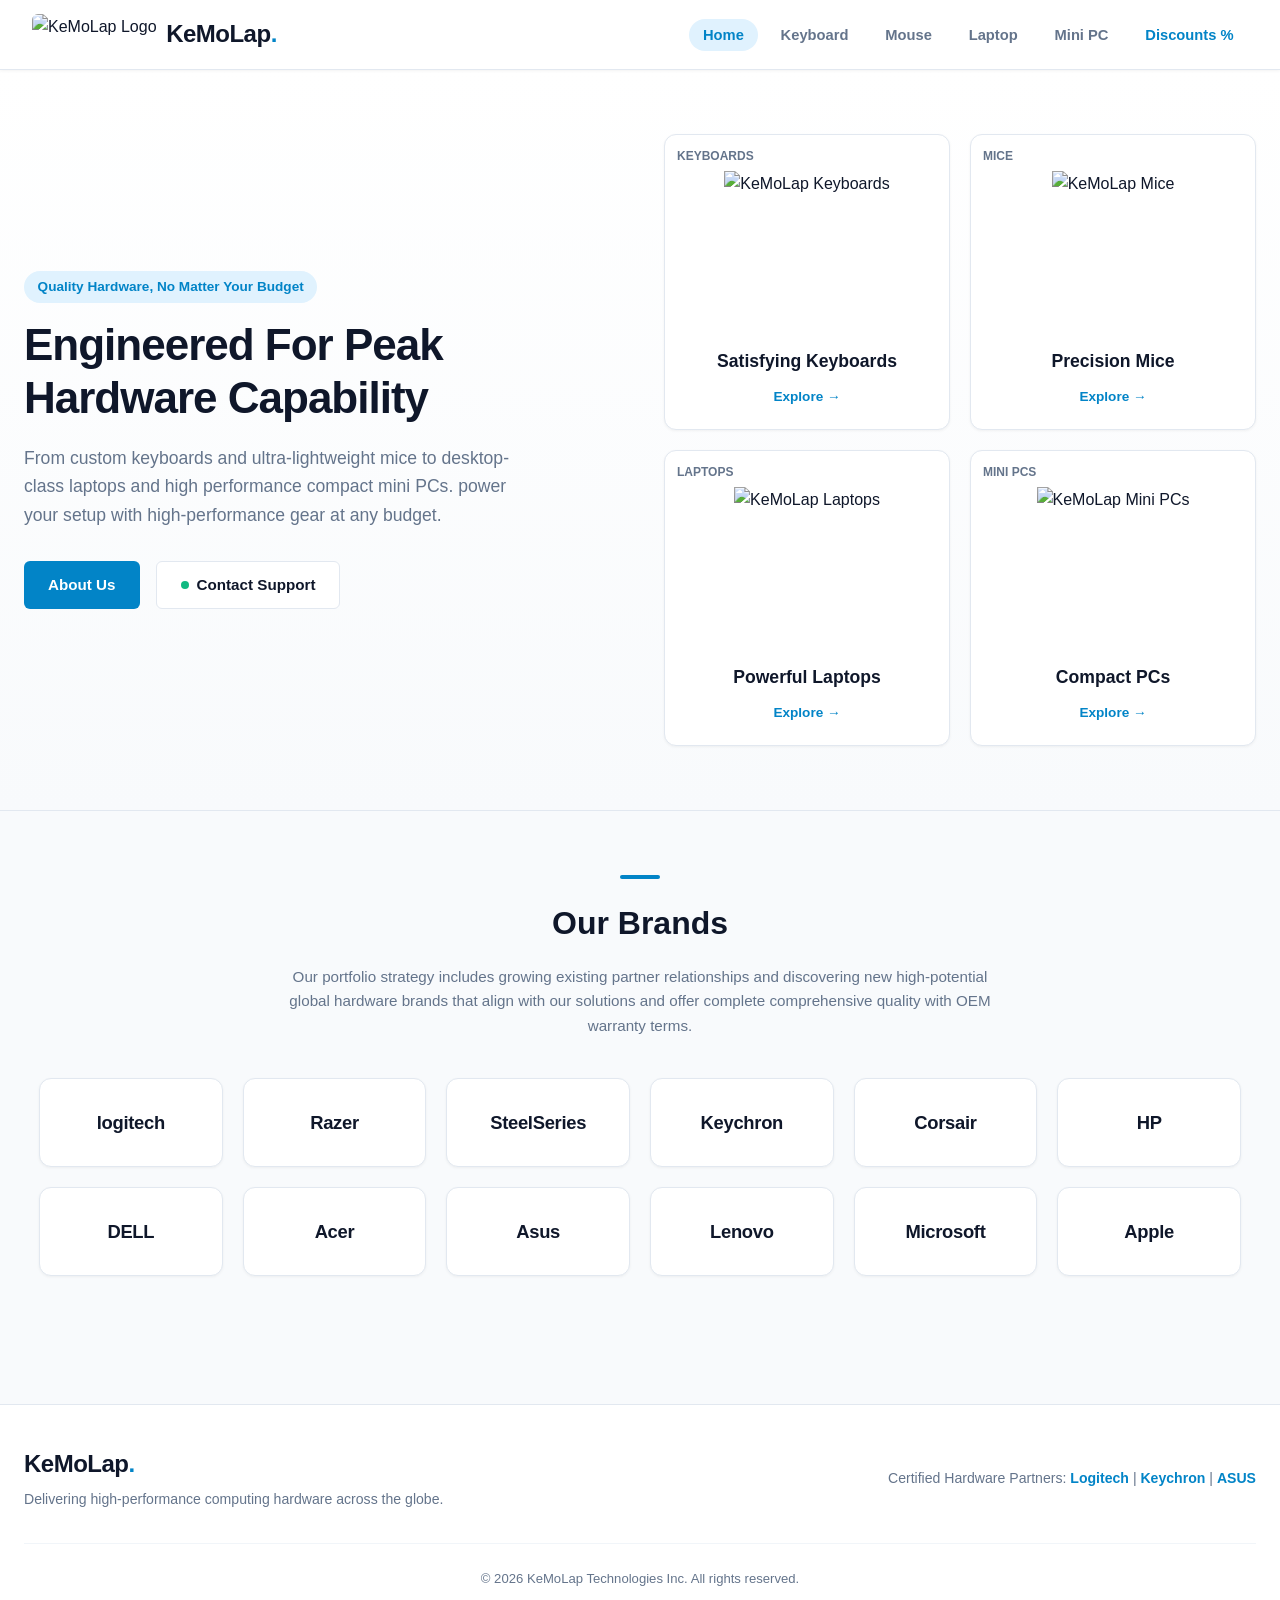
==== index.html @ 6bfe339c "Initial upload" ====
<!DOCTYPE html>
<html lang="en">
<head>
    <meta charset="UTF-8">
    <meta name="viewport" content="width=device-width, initial-scale=1.0">
    <title>KeMoLap | Home</title>
    <link rel="stylesheet" href="css/style.css">
    <script src="https://code.jquery.com/jquery-3.6.0.min.js"></script>
</head>
<body>
    <header class="site-header">
        <div class="header-inner">
            <a href="index.html" class="brand-link">
                <img src="images/LOGO.jpg" alt="KeMoLap Logo" class="site-logo">
                <span class="brand-name">KeMoLap<span class="brand-dot">.</span></span>
            </a>

            <nav class="main-nav">
                <ul>
                    <li><a href="index.html" class="nav-link active">Home</a></li>
                    <li><a href="keyboard.html" class="nav-link">Keyboard</a></li>
                    <li><a href="mouse.html" class="nav-link">Mouse</a></li>
                    <li><a href="laptop.html" class="nav-link">Laptop</a></li>
                    <li><a href="minipc.html" class="nav-link">Mini PC</a></li>
                    <li><a href="discounts.html" class="nav-link highlight-link">Discounts %</a></li>
                </ul>
            </nav>
        </div>
    </header>

    <main>
        <section class="hero-section">
            <div class="hero-wrapper">
                <div class="hero-content">
                    <span class="hero-badge">Quality Hardware, No Matter Your Budget</span>
                    <h1 class="hero-title">Engineered For Peak Hardware Capability</h1>
                    <p class="hero-subtitle">
                        From custom keyboards and ultra-lightweight mice to desktop-class laptops and high performance compact mini PCs. power your setup with high-performance gear at any budget.
                    </p>
                    <div class="hero-actions">
                        <a href="about.html" class="btn-primary">About Us</a>
                        <a href="contact.html" class="btn-secondary">
                            <span class="pulse-indicator"></span>
                            Contact Support
                        </a>
                    </div>
                </div>

                <div class="hero-media">
                    <div class="product-matrix">
                        <div class="product-card">
                            <div class="card-badge">Keyboards</div>
                            <img src="images/Keyboard.png" alt="KeMoLap Keyboards">
                            <div class="card-overlay">
                                <h3>Satisfying Keyboards</h3>
                                <a href="keyboard.html" class="card-btn">Explore &rarr;</a>
                            </div>
                        </div>
                        <div class="product-card">
                            <div class="card-badge">Mice</div>
                            <img src="images/Mouse.png" alt="KeMoLap Mice">
                            <div class="card-overlay">
                                <h3>Precision Mice</h3>
                                <a href="mouse.html" class="card-btn">Explore &rarr;</a>
                            </div>
                        </div>
                        <div class="product-card">
                            <div class="card-badge">Laptops</div>
                            <img src="images/Laptop.png" alt="KeMoLap Laptops">
                            <div class="card-overlay">
                                <h3>Powerful Laptops</h3>
                                <a href="laptop.html" class="card-btn">Explore &rarr;</a>
                            </div>
                        </div>
                        <div class="product-card">
                            <div class="card-badge">Mini PCs</div>
                            <img src="images/MiniPC.png" alt="KeMoLap Mini PCs">
                            <div class="card-overlay">
                                <h3>Compact PCs</h3>
                                <a href="minipc.html" class="card-btn">Explore &rarr;</a>
                            </div>
                        </div>
                    </div>
                </div>
            </div>
        </section>

        <section class="our-brands-section">
            <div class="brands-header">
                <div class="section-divider"></div>
                <h2>Our Brands</h2>
                <p class="brands-description">
                    Our portfolio strategy includes growing existing partner relationships and discovering new high-potential global hardware brands that align with our solutions and offer complete comprehensive quality with OEM warranty terms.
                </p>
            </div>

            <div class="brands-grid">
                <div class="brand-card"><span class="brand-logo-text logitech-brand">logitech</span></div>
                <div class="brand-card"><span class="brand-logo-text razer-brand">Razer</span></div>
                <div class="brand-card"><span class="brand-logo-text steelseries-brand">SteelSeries</span></div>
                <div class="brand-card"><span class="brand-logo-text keychron-brand">Keychron</span></div>
                <div class="brand-card"><span class="brand-logo-text corsair-brand">Corsair</span></div>
                <div class="brand-card"><span class="brand-logo-text hp-brand">HP</span></div>
                <div class="brand-card"><span class="brand-logo-text dell-brand">DELL</span></div>
                <div class="brand-card"><span class="brand-logo-text acer-brand">Acer</span></div>
                <div class="brand-card"><span class="brand-logo-text asus-brand">Asus</span></div>
                <div class="brand-card"><span class="brand-logo-text lenovo-brand">Lenovo</span></div>
                <div class="brand-card"><span class="brand-logo-text microsoft-brand">Microsoft</span></div>
                <div class="brand-card"><span class="brand-logo-text apple-brand">Apple</span></div>
            </div>
        </section>
    </main>

    <footer class="site-footer">
        <div class="footer-inner">
            <div class="footer-brand">
                <span class="brand-name">KeMoLap<span class="brand-dot">.</span></span>
                <p>Delivering high-performance computing hardware across the globe.</p>
            </div>
            <div class="footer-partners">
                <span>Certified Hardware Partners:</span>
                <a href="https://www.logitechg.com" target="_blank" rel="noopener">Logitech</a> | 
                <a href="https://www.keychron.com" target="_blank" rel="noopener">Keychron</a> | 
                <a href="https://rog.asus.com" target="_blank" rel="noopener">ASUS</a>
            </div>
        </div>
        <div class="footer-bottom">
            <p>&copy; 2026 KeMoLap Technologies Inc. All rights reserved.</p>
        </div>
    </footer>

    <script src="js/script.js"></script>
</body>
</html>
---- css/style.css ----
:root {
  --primary: #0284c7;
  --primary-hover: #0369a1;
  --primary-light: #e0f2fe;
  --accent-red: #ef4444;
  --bg-main: #f8fafc;
  --bg-card: #ffffff;
  --text-main: #0f172a;
  --text-muted: #64748b;
  --border-color: #e2e8f0;
  --radius-sm: 6px;
  --radius-md: 12px;
  --radius-lg: 20px;
  --shadow-sm: 0 1px 3px rgba(0, 0, 0, 0.05);
  --shadow-md: 0 4px 12px rgba(0, 0, 0, 0.06);
  --shadow-hover: 0 10px 25px rgba(2, 132, 199, 0.12);
  --transition: all 0.25s cubic-bezier(0.4, 0, 0.2, 1);
}

* {
  margin: 0;
  padding: 0;
  box-sizing: border-box;
}

body {
  font-family: 'Inter', -apple-system, BlinkMacSystemFont, sans-serif;
  background-color: var(--bg-main);
  color: var(--text-main);
  line-height: 1.6;
  min-height: 100vh;
  display: flex;
  flex-direction: column;
}

h1, h2, h3, h4, h5, h6, .brand-name {
  font-family: 'Plus Jakarta Sans', sans-serif;
  color: var(--text-main);
}

a {
  color: inherit;
  text-decoration: none;
  transition: var(--transition);
}

img {
  max-width: 100%;
  height: auto;
  display: block;
}

.site-header {
  background-color: var(--bg-card);
  border-bottom: 1px solid var(--border-color);
  position: sticky;
  top: 0;
  z-index: 1000;
  padding: 0.85rem 2rem;
  box-shadow: var(--shadow-sm);
}

.header-inner {
  max-width: 1300px;
  margin: 0 auto;
  display: flex;
  align-items: center;
  justify-content: space-between;
  gap: 1.5rem;
}

.brand-link {
  display: flex;
  align-items: center;
  gap: 0.6rem;
}

.site-logo {
  height: 42px;
  width: auto;
  object-fit: contain;
  border-radius: var(--radius-sm);
}

.brand-name {
  font-size: 1.5rem;
  font-weight: 800;
  letter-spacing: -0.5px;
}

.brand-dot {
  color: var(--primary);
}

.main-nav ul {
  display: flex;
  list-style: none;
  gap: 0.5rem;
  align-items: center;
}

.nav-link {
  padding: 0.5rem 0.9rem;
  font-weight: 600;
  font-size: 0.92rem;
  color: var(--text-muted);
  border-radius: 99px;
}

.nav-link:hover {
  color: var(--primary);
  background-color: var(--primary-light);
}

.nav-link.active {
  background-color: var(--primary-light);
  color: var(--primary);
}

.highlight-link {
  color: var(--primary);
  font-weight: 700;
}

/* --- Layout Containers --- */
main {
  flex: 1;
}

.page-container, .catalog-page, .about-page, .contact-page {
  max-width: 1250px;
  margin: 0 auto;
  padding: 2.5rem 1.5rem;
}

.page-header {
  text-align: center;
  margin-bottom: 3rem;
}

.page-header h1 {
  font-size: 2.25rem;
  font-weight: 800;
  margin-bottom: 0.5rem;
}

.page-header p {
  color: var(--text-muted);
  font-size: 1.05rem;
}

/* --- Buttons --- */
.btn-primary {
  display: inline-flex;
  align-items: center;
  justify-content: center;
  padding: 0.7rem 1.5rem;
  background-color: var(--primary);
  color: #ffffff;
  font-weight: 600;
  font-size: 0.95rem;
  border-radius: var(--radius-sm);
  border: none;
  cursor: pointer;
  transition: var(--transition);
}

.btn-primary:hover {
  background-color: var(--primary-hover);
  transform: translateY(-1px);
  box-shadow: 0 4px 12px rgba(2, 132, 199, 0.25);
}

.btn-secondary {
  display: inline-flex;
  align-items: center;
  gap: 0.5rem;
  padding: 0.7rem 1.5rem;
  background-color: #ffffff;
  color: var(--text-main);
  font-weight: 600;
  font-size: 0.95rem;
  border-radius: var(--radius-sm);
  border: 1px solid var(--border-color);
  transition: var(--transition);
}

.btn-secondary:hover {
  background-color: #f1f5f9;
  border-color: #cbd5e1;
}

.pulse-indicator {
  width: 8px;
  height: 8px;
  background-color: #10b981;
  border-radius: 50%;
  box-shadow: 0 0 0 0 rgba(16, 185, 129, 0.7);
  animation: pulse 1.6s infinite;
}

@keyframes pulse {
  0% { box-shadow: 0 0 0 0 rgba(16, 185, 129, 0.7); }
  70% { box-shadow: 0 0 0 8px rgba(16, 185, 129, 0); }
  100% { box-shadow: 0 0 0 0 rgba(16, 185, 129, 0); }
}

/* --- Hero Section (Index) --- */
.hero-section {
  padding: 4rem 1.5rem;
  background: linear-gradient(180deg, #ffffff 0%, var(--bg-main) 100%);
  border-bottom: 1px solid var(--border-color);
}

.hero-wrapper {
  max-width: 1250px;
  margin: 0 auto;
  display: grid;
  grid-template-columns: 1fr 1fr;
  gap: 3rem;
  align-items: center;
}

.hero-badge {
  display: inline-block;
  padding: 0.35rem 0.85rem;
  background-color: var(--primary-light);
  color: var(--primary);
  font-size: 0.85rem;
  font-weight: 700;
  border-radius: 99px;
  margin-bottom: 1rem;
}

.hero-title {
  font-size: 2.75rem;
  font-weight: 800;
  line-height: 1.2;
  margin-bottom: 1.2rem;
  letter-spacing: -1px;
}

.hero-subtitle {
  font-size: 1.1rem;
  color: var(--text-muted);
  margin-bottom: 2rem;
  max-width: 520px;
}

.hero-actions {
  display: flex;
  gap: 1rem;
}

/* 2x2 Product Matrix in Hero */
.product-matrix {
  display: grid;
  grid-template-columns: repeat(2, 1fr);
  gap: 1.25rem;
}

.product-matrix .product-card {
  position: relative;
  background-color: var(--bg-card);
  border-radius: var(--radius-md);
  padding: 1.25rem;
  border: 1px solid var(--border-color);
  box-shadow: var(--shadow-sm);
  text-align: center;
  transition: var(--transition);
  overflow: hidden;
}

.product-matrix .product-card:hover {
  transform: translateY(-4px);
  box-shadow: var(--shadow-hover);
  border-color: var(--primary-light);
}

.card-badge {
  position: absolute;
  top: 12px;
  left: 12px;
  font-size: 0.75rem;
  font-weight: 700;
  color: var(--text-muted);
  text-transform: uppercase;
}

.product-matrix img {
  height: 120px;
  object-fit: contain;
  margin: 1rem auto;
}

.card-overlay h3 {
  font-size: 1rem;
  font-weight: 700;
  margin-bottom: 0.4rem;
}

.card-btn {
  font-size: 0.85rem;
  font-weight: 600;
  color: var(--primary);
}

/* --- Brand Section (Source 12 Layout) --- */
.our-brands-section {
  max-width: 1250px;
  margin: 4rem auto;
  padding: 0 1.5rem;
  text-align: center;
}

.section-divider {
  width: 40px;
  height: 4px;
  background-color: var(--primary);
  margin: 0 auto 1.2rem auto;
  border-radius: 99px;
}

.brands-header h2 {
  font-size: 2rem;
  font-weight: 800;
  margin-bottom: 1rem;
}

.brands-description {
  max-width: 720px;
  margin: 0 auto 2.5rem auto;
  color: var(--text-muted);
  font-size: 0.95rem;
}

.brands-grid {
  display: grid;
  grid-template-columns: repeat(6, 1fr);
  gap: 1.25rem;
}

.brand-card {
  background-color: var(--bg-card);
  border: 1px solid var(--border-color);
  border-radius: var(--radius-md);
  padding: 1.8rem 1rem;
  display: flex;
  align-items: center;
  justify-content: center;
  box-shadow: var(--shadow-sm);
  transition: var(--transition);
}

.brand-card:hover {
  transform: translateY(-2px);
  box-shadow: var(--shadow-md);
  border-color: #cbd5e1;
}

.brand-logo-text {
  font-size: 1.15rem;
  font-weight: 700;
  color: var(--text-main);
  letter-spacing: -0.3px;
}

/* Contact */
.error-msg {
    display: none;
    color: #ef4444;
    font-size: 0.82rem;
    margin-top: 0.25rem;
}

.error-msg.visible {
    display: block;
}

.success-message {
    display: none;
    background-color: #d1fae5;
    color: #065f46;
    padding: 1rem;
    border-radius: 8px;
    margin-top: 1rem;
    text-align: center;
}

.success-message.visible {
    display: block;
}

/* --- Catalog & Tier Product Grids --- */
.tier-section {
  margin-bottom: 3.5rem;
}

.tier-title {
  font-size: 1.4rem;
  font-weight: 700;
  margin-bottom: 1.5rem;
  padding-bottom: 0.5rem;
  border-bottom: 2px solid var(--border-color);
  display: flex;
  align-items: center;
  gap: 0.5rem;
}

.tier-title span {
  font-size: 0.95rem;
  color: var(--text-muted);
  font-weight: 400;
}

.product-grid {
  display: grid;
  grid-template-columns: repeat(auto-fill, minmax(280px, 1fr));
  gap: 1.5rem;
}

.product-card {
  background-color: var(--bg-card);
  border: 1px solid var(--border-color);
  border-radius: var(--radius-md);
  padding: 1.5rem;
  position: relative;
  display: flex;
  flex-direction: column;
  transition: var(--transition);
  box-shadow: var(--shadow-sm);
}

.product-card:hover {
  transform: translateY(-4px);
  box-shadow: var(--shadow-hover);
}

.product-card img {
  height: 160px;
  object-fit: contain;
  margin: 1rem auto;
}

.product-card h3 {
  font-size: 1.1rem;
  margin-bottom: 0.5rem;
}

.specs {
  font-size: 0.85rem;
  color: var(--text-muted);
  margin-bottom: 1.5rem;
  flex-grow: 1;
}

.card-footer {
  display: flex;
  align-items: center;
  justify-content: space-between;
  margin-top: auto;
  padding-top: 0.8rem;
  border-top: 1px solid #f1f5f9;
}

.price {
  font-size: 1.2rem;
  font-weight: 800;
  color: var(--text-main);
}

/* Badges */
.badge {
  position: absolute;
  top: 12px;
  right: 12px;
  font-size: 0.72rem;
  font-weight: 700;
  padding: 0.2rem 0.6rem;
  border-radius: 99px;
  text-transform: uppercase;
}

.badge.budget { background-color: #f0fdf4; color: #16a34a; }
.badge.mid { background-color: #eff6ff; color: #2563eb; }
.badge.flagship { background-color: #faf5ff; color: #9333ea; }

/* --- Discounts Page --- */
.deals-banner {
  background: linear-gradient(135deg, #0284c7 0%, #0369a1 100%);
  color: #ffffff;
  padding: 3rem 2rem;
  border-radius: var(--radius-lg);
  text-align: center;
  margin-bottom: 3rem;
}

.deal-tag {
  background-color: rgba(255, 255, 255, 0.2);
  padding: 0.3rem 0.8rem;
  border-radius: 99px;
  font-size: 0.8rem;
  font-weight: 700;
  text-transform: uppercase;
}

.deals-banner h2 {
  color: #ffffff;
  font-size: 2.2rem;
  margin: 0.8rem 0;
}

.deals-banner p {
  color: #e0f2fe;
}

.deals-grid {
  display: grid;
  grid-template-columns: repeat(auto-fill, minmax(260px, 1fr));
  gap: 1.5rem;
}

.deal-card {
  background-color: var(--bg-card);
  border: 1px solid var(--border-color);
  border-radius: var(--radius-md);
  padding: 1.5rem;
  position: relative;
  box-shadow: var(--shadow-sm);
  transition: var(--transition);
}

.deal-card:hover {
  transform: translateY(-3px);
  box-shadow: var(--shadow-hover);
}

.discount-badge {
  position: absolute;
  top: 12px;
  right: 12px;
  background-color: var(--accent-red);
  color: white;
  font-weight: 800;
  font-size: 0.75rem;
  padding: 0.25rem 0.6rem;
  border-radius: 99px;
}

.deal-card img {
  height: 150px;
  object-fit: contain;
  margin: 1rem auto;
}

.price-line {
  margin: 0.6rem 0 1.2rem 0;
}

.old-price {
  text-decoration: line-through;
  color: var(--text-muted);
  margin-right: 0.5rem;
  font-size: 0.9rem;
}

.new-price {
  color: var(--accent-red);
  font-weight: 800;
  font-size: 1.2rem;
}

/* --- About & Story Pages --- */
.story-grid {
  display: grid;
  grid-template-columns: 1fr 1fr;
  gap: 3rem;
  align-items: center;
  margin-bottom: 4rem;
}

.story-content h2 {
  font-size: 1.8rem;
  margin-bottom: 1rem;
}

.story-content p {
  margin-bottom: 1rem;
  color: var(--text-muted);
}

.about-hero-img {
  border-radius: var(--radius-md);
  box-shadow: var(--shadow-md);
  border: 1px solid var(--border-color);
  max-height: 320px;
  width: 100%;
  object-fit: cover;
}

/* --- Contact Page Form --- */
.contact-wrapper {
  max-width: 650px;
  margin: 0 auto;
  background-color: var(--bg-card);
  padding: 2.5rem;
  border-radius: var(--radius-lg);
  border: 1px solid var(--border-color);
  box-shadow: var(--shadow-md);
}

.styled-form {
  display: flex;
  flex-direction: column;
  gap: 1.25rem;
}

.form-group {
  display: flex;
  flex-direction: column;
  gap: 0.4rem;
}

.form-group label {
  font-weight: 600;
  font-size: 0.9rem;
}

.form-group input, .form-group select, .form-group textarea {
  padding: 0.75rem 1rem;
  border-radius: var(--radius-sm);
  border: 1px solid var(--border-color);
  font-family: inherit;
  font-size: 0.95rem;
  outline: none;
  transition: var(--transition);
}

.form-group input:focus, .form-group select:focus, .form-group textarea:focus {
  border-color: var(--primary);
  box-shadow: 0 0 0 3px rgba(2, 132, 199, 0.15);
}

.error-msg {
  color: var(--accent-red);
  font-size: 0.8rem;
  display: none;
}

.success-message {
  display: none;
  background-color: #f0fdf4;
  color: #16a34a;
  border: 1px solid #bbf7d0;
  padding: 1rem;
  border-radius: var(--radius-sm);
  text-align: center;
  font-weight: 600;
  margin-top: 1rem;
}

/* --- Footer --- */
.site-footer {
  background-color: var(--bg-card);
  border-top: 1px solid var(--border-color);
  padding: 2.5rem 1.5rem 1.5rem 1.5rem;
  margin-top: 4rem;
}

.footer-inner {
  max-width: 1250px;
  margin: 0 auto 2rem auto;
  display: flex;
  justify-content: space-between;
  align-items: center;
  flex-wrap: wrap;
  gap: 1.5rem;
}

.footer-brand p {
  color: var(--text-muted);
  font-size: 0.88rem;
  margin-top: 0.3rem;
}

.footer-partners {
  font-size: 0.88rem;
  color: var(--text-muted);
}

.footer-partners a {
  color: var(--primary);
  font-weight: 600;
}

.footer-partners a:hover {
  text-decoration: underline;
}

.footer-bottom {
  max-width: 1250px;
  margin: 0 auto;
  padding-top: 1.5rem;
  border-top: 1px solid #f1f5f9;
  text-align: center;
  font-size: 0.82rem;
  color: var(--text-muted);
}

/* --- Responsive Media Queries --- */
@media (max-width: 1024px) {
  .brands-grid {
    grid-template-columns: repeat(3, 1fr);
  }
  .hero-wrapper {
    grid-template-columns: 1fr;
    text-align: center;
  }
  .hero-subtitle {
    margin: 0 auto 2rem auto;
  }
  .hero-actions {
    justify-content: center;
  }
}

@media (max-width: 768px) {
  .header-inner {
    flex-direction: column;
    align-items: stretch;
  }
  .main-nav ul {
    flex-wrap: wrap;
    justify-content: center;
  }
  .story-grid {
    grid-template-columns: 1fr;
  }
  .brands-grid {
    grid-template-columns: repeat(2, 1fr);
  }
  .footer-inner {
    flex-direction: column;
    text-align: center;
  }
}
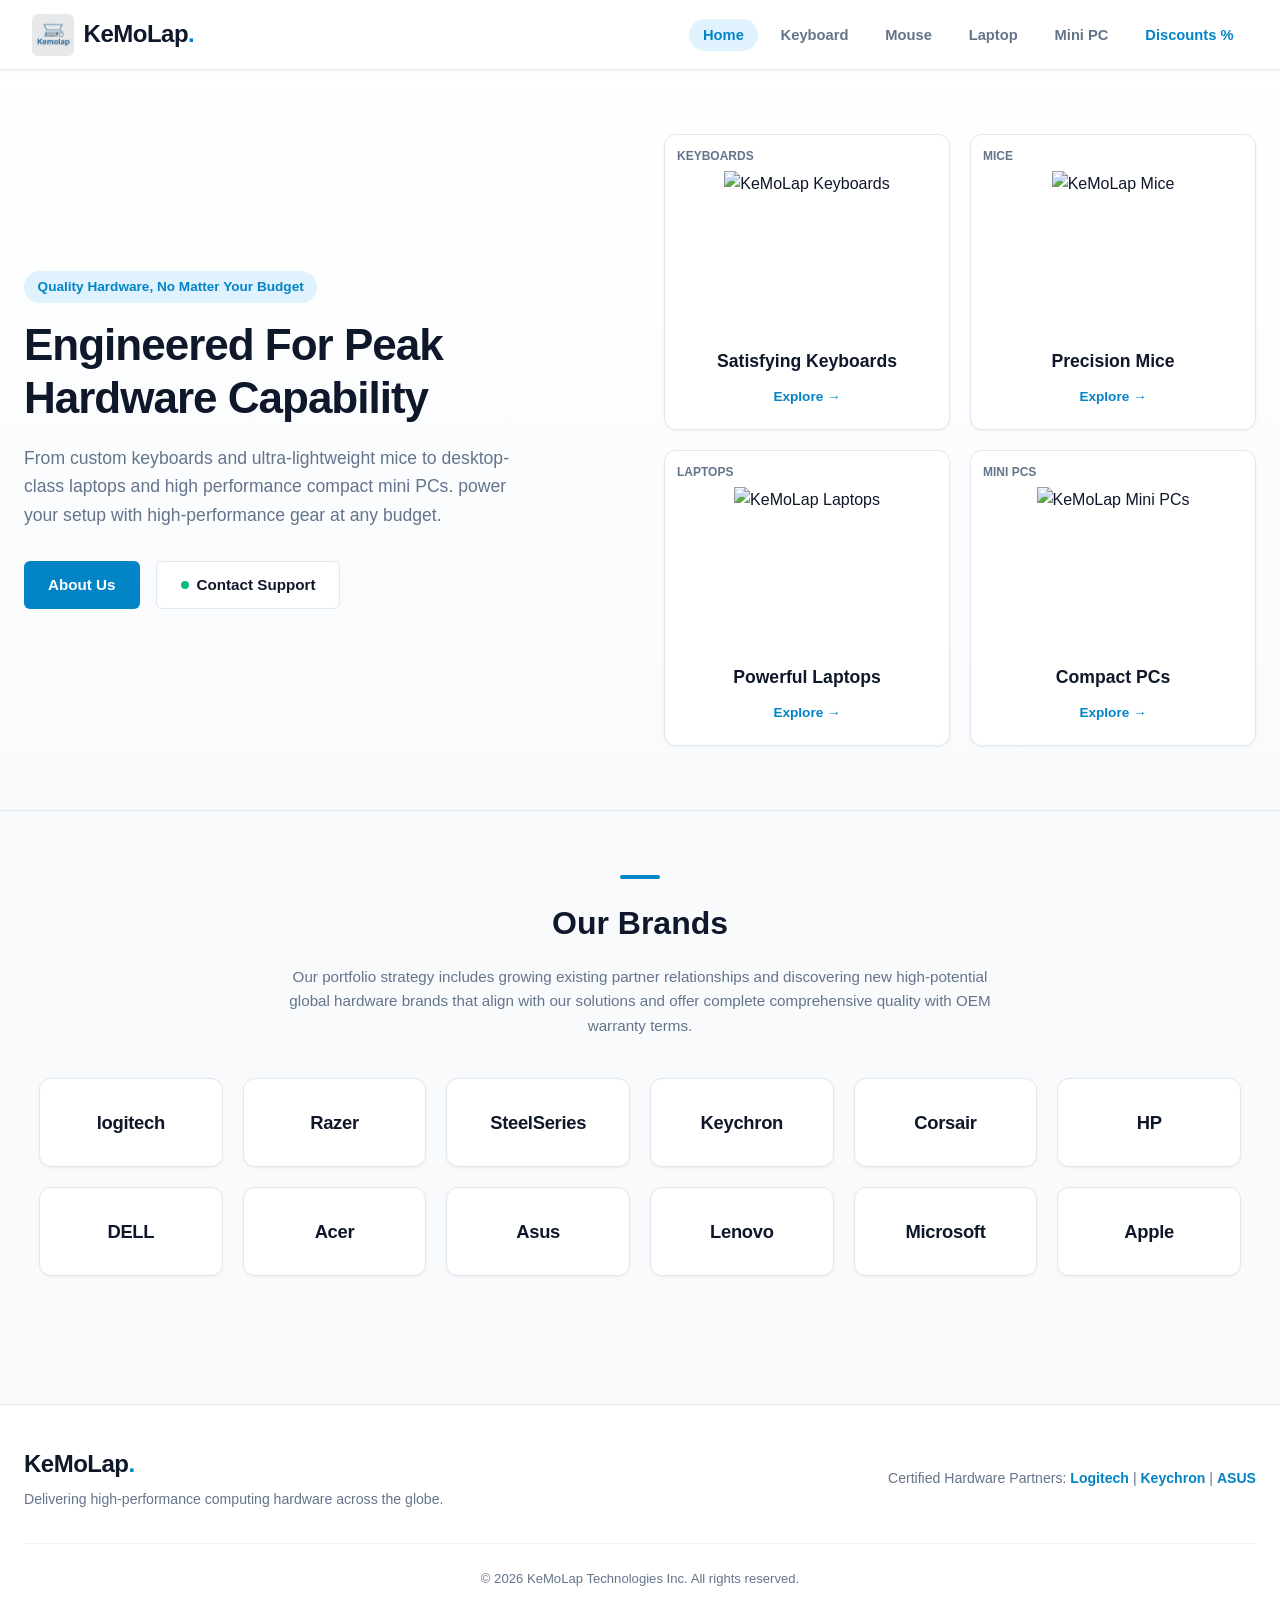
==== commit 3ebe0cac: "Update index.html" ====
--- a/index.html
+++ b/index.html
@@ -11,7 +11,7 @@
     <header class="site-header">
         <div class="header-inner">
             <a href="index.html" class="brand-link">
-                <img src="images/LOGO.jpg" alt="KeMoLap Logo" class="site-logo">
+                <img src="images/logo.jpg" alt="KeMoLap Logo" class="site-logo">
                 <span class="brand-name">KeMoLap<span class="brand-dot">.</span></span>
             </a>
 
@@ -131,4 +131,4 @@
 
     <script src="js/script.js"></script>
 </body>
-</html>+</html>
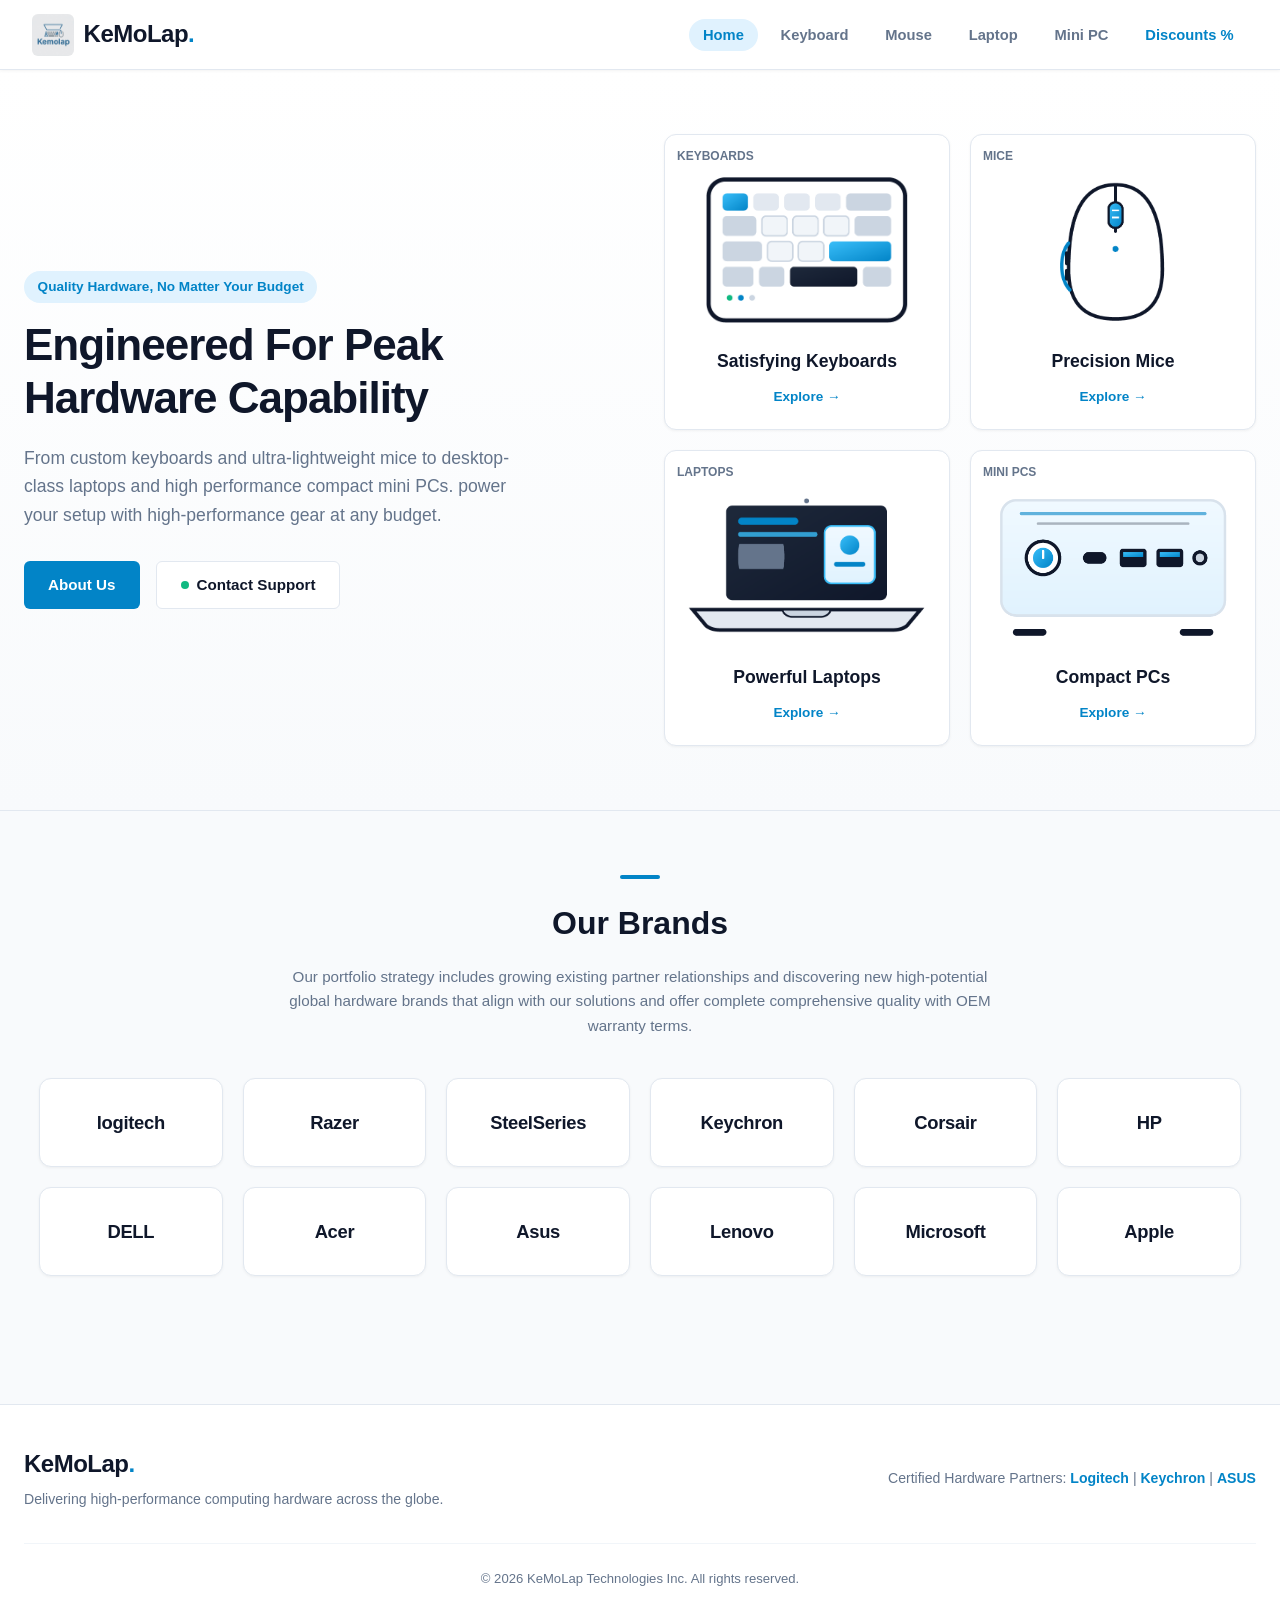
==== commit c9f5a742: "Update index.html" ====
--- a/index.html
+++ b/index.html
@@ -11,7 +11,7 @@
     <header class="site-header">
         <div class="header-inner">
             <a href="index.html" class="brand-link">
-                <img src="images/logo.jpg" alt="KeMoLap Logo" class="site-logo">
+                <img src="/images/logo.jpg" alt="KeMoLap Logo" class="site-logo">
                 <span class="brand-name">KeMoLap<span class="brand-dot">.</span></span>
             </a>
 
@@ -50,7 +50,7 @@
                     <div class="product-matrix">
                         <div class="product-card">
                             <div class="card-badge">Keyboards</div>
-                            <img src="images/Keyboard.png" alt="KeMoLap Keyboards">
+                            <img src="/images/keyboard.png" alt="KeMoLap Keyboards">
                             <div class="card-overlay">
                                 <h3>Satisfying Keyboards</h3>
                                 <a href="keyboard.html" class="card-btn">Explore &rarr;</a>
@@ -58,7 +58,7 @@
                         </div>
                         <div class="product-card">
                             <div class="card-badge">Mice</div>
-                            <img src="images/Mouse.png" alt="KeMoLap Mice">
+                            <img src="/images/mouse.png" alt="KeMoLap Mice">
                             <div class="card-overlay">
                                 <h3>Precision Mice</h3>
                                 <a href="mouse.html" class="card-btn">Explore &rarr;</a>
@@ -66,7 +66,7 @@
                         </div>
                         <div class="product-card">
                             <div class="card-badge">Laptops</div>
-                            <img src="images/Laptop.png" alt="KeMoLap Laptops">
+                            <img src="/images/laptop.png" alt="KeMoLap Laptops">
                             <div class="card-overlay">
                                 <h3>Powerful Laptops</h3>
                                 <a href="laptop.html" class="card-btn">Explore &rarr;</a>
@@ -74,7 +74,7 @@
                         </div>
                         <div class="product-card">
                             <div class="card-badge">Mini PCs</div>
-                            <img src="images/MiniPC.png" alt="KeMoLap Mini PCs">
+                            <img src="/images/minipc.png" alt="KeMoLap Mini PCs">
                             <div class="card-overlay">
                                 <h3>Compact PCs</h3>
                                 <a href="minipc.html" class="card-btn">Explore &rarr;</a>
